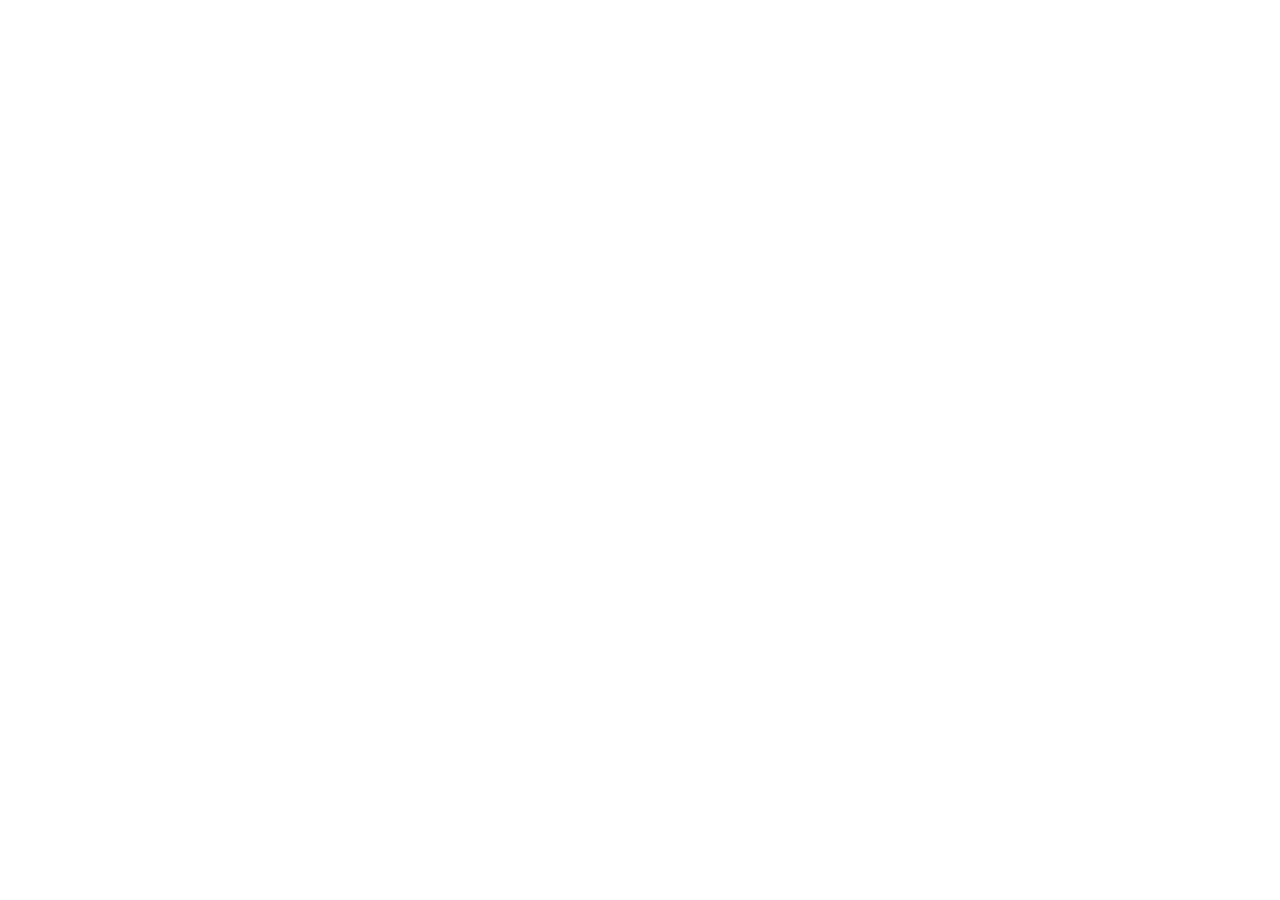
==== 200.html @ b515dbd4 "Update from https://github.com/abdell1999/abrjson/commit/8614fbbdc8816eead1b904720fb4e2eae559dd4a" ====
<!DOCTYPE html><html><head><meta charset="utf-8"><meta name="viewport" content="width=device-width, initial-scale=1"><script async src="https://www.googletagmanager.com/gtag/js?id=G-S13BR3J35Y"></script><script type="text/javascript">
            window.dataLayer = window.dataLayer || [];
            function gtag(){dataLayer.push(arguments);}
            gtag('js', new Date());

            gtag('config', 'G-S13BR3J35Y');
          </script><link rel="stylesheet" href="/abrjson-public/_nuxt/entry.BUyEuAUj.css" crossorigin><link rel="modulepreload" as="script" crossorigin href="/abrjson-public/_nuxt/CYt4Bqj6.js"><script type="module" src="/abrjson-public/_nuxt/CYt4Bqj6.js" crossorigin></script><link rel="icon" type="image/svg+xml" href="/favicon.svg"><link rel="apple-touch-icon" href="/apple-touch-icon.png"></head><body><div id="__nuxt"></div><div id="teleports"></div><script>window.__NUXT__={};window.__NUXT__.config={public:{i18n:{baseUrl:"",defaultLocale:"en",rootRedirect:"",redirectStatusCode:302,skipSettingLocaleOnNavigate:false,locales:[{code:"en",name:"English",language:""},{code:"es",name:"Español",language:""},{code:"zh",name:"中文",language:""}],detectBrowserLanguage:{alwaysRedirect:false,cookieCrossOrigin:false,cookieDomain:"",cookieKey:"i18n_redirected",cookieSecure:false,fallbackLocale:"",redirectOn:"root",useCookie:true},experimental:{localeDetector:"",typedPages:true,typedOptionsAndMessages:false,alternateLinkCanonicalQueries:true,devCache:false,cacheLifetime:"",stripMessagesPayload:false,preload:false,strictSeo:false,nitroContextDetection:true,httpCacheDuration:10,compactRoutes:false},domainLocales:{en:{domain:""},es:{domain:""},zh:{domain:""}}}},app:{baseURL:"/abrjson-public/",buildId:"bcb914f8-5e88-4499-9015-f0b22628afab",buildAssetsDir:"/_nuxt/",cdnURL:""}}</script><script type="application/json" data-nuxt-data="nuxt-app" data-ssr="false" id="__NUXT_DATA__">[{"prerenderedAt":1,"serverRendered":2},1777631347122,false]</script></body></html>
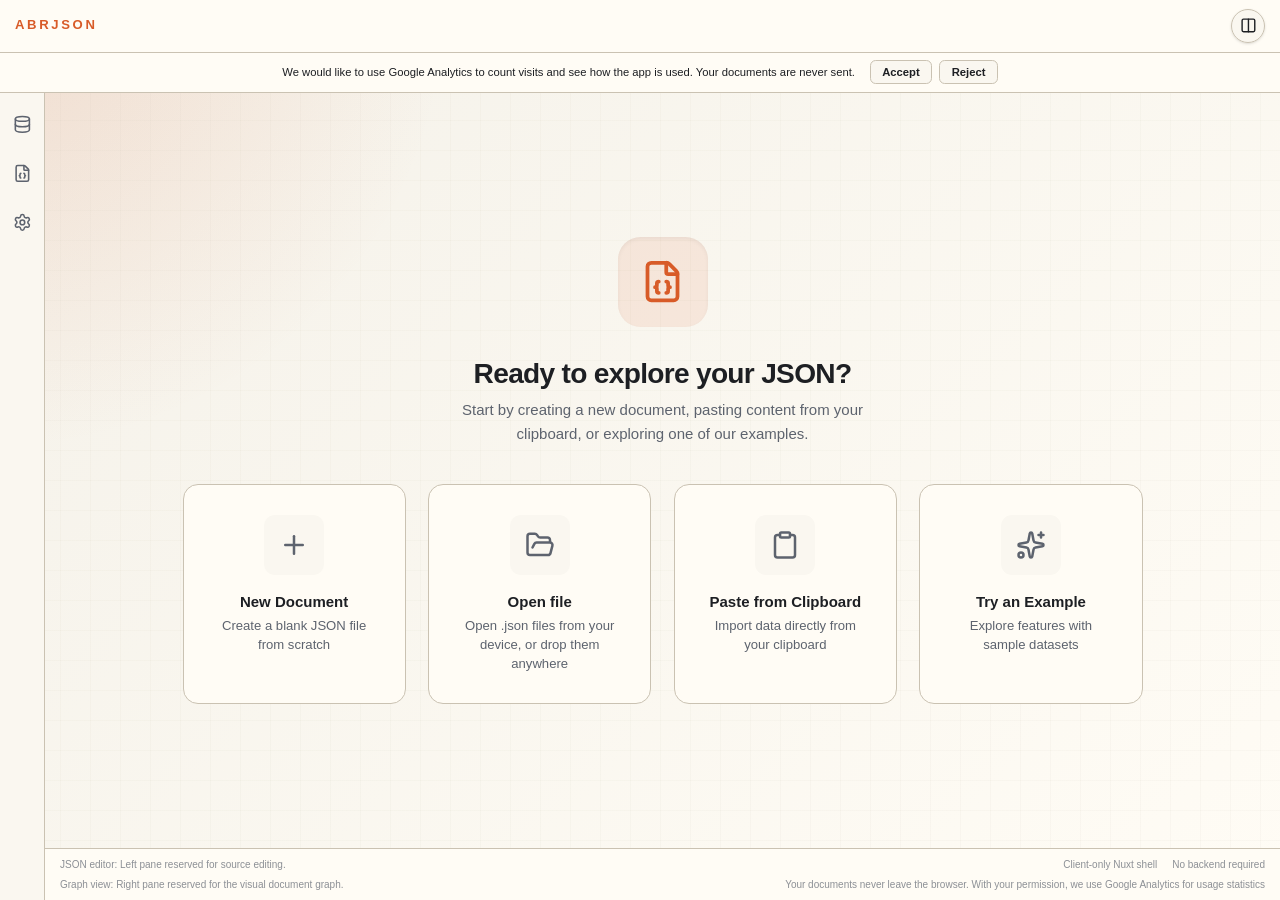
==== commit 7a90e8ad: "Update from https://github.com/abdell1999/abrjson/commit/7af341789eace788a2f06f0ed84a5e013ba805d7" ====
--- a/200.html
+++ b/200.html
@@ -1,7 +1 @@
-<!DOCTYPE html><html><head><meta charset="utf-8"><meta name="viewport" content="width=device-width, initial-scale=1"><script async src="https://www.googletagmanager.com/gtag/js?id=G-S13BR3J35Y"></script><script type="text/javascript">
-            window.dataLayer = window.dataLayer || [];
-            function gtag(){dataLayer.push(arguments);}
-            gtag('js', new Date());
-
-            gtag('config', 'G-S13BR3J35Y');
-          </script><link rel="stylesheet" href="/abrjson-public/_nuxt/entry.BUyEuAUj.css" crossorigin><link rel="modulepreload" as="script" crossorigin href="/abrjson-public/_nuxt/CYt4Bqj6.js"><script type="module" src="/abrjson-public/_nuxt/CYt4Bqj6.js" crossorigin></script><link rel="icon" type="image/svg+xml" href="/favicon.svg"><link rel="apple-touch-icon" href="/apple-touch-icon.png"></head><body><div id="__nuxt"></div><div id="teleports"></div><script>window.__NUXT__={};window.__NUXT__.config={public:{i18n:{baseUrl:"",defaultLocale:"en",rootRedirect:"",redirectStatusCode:302,skipSettingLocaleOnNavigate:false,locales:[{code:"en",name:"English",language:""},{code:"es",name:"Español",language:""},{code:"zh",name:"中文",language:""}],detectBrowserLanguage:{alwaysRedirect:false,cookieCrossOrigin:false,cookieDomain:"",cookieKey:"i18n_redirected",cookieSecure:false,fallbackLocale:"",redirectOn:"root",useCookie:true},experimental:{localeDetector:"",typedPages:true,typedOptionsAndMessages:false,alternateLinkCanonicalQueries:true,devCache:false,cacheLifetime:"",stripMessagesPayload:false,preload:false,strictSeo:false,nitroContextDetection:true,httpCacheDuration:10,compactRoutes:false},domainLocales:{en:{domain:""},es:{domain:""},zh:{domain:""}}}},app:{baseURL:"/abrjson-public/",buildId:"bcb914f8-5e88-4499-9015-f0b22628afab",buildAssetsDir:"/_nuxt/",cdnURL:""}}</script><script type="application/json" data-nuxt-data="nuxt-app" data-ssr="false" id="__NUXT_DATA__">[{"prerenderedAt":1,"serverRendered":2},1777631347122,false]</script></body></html>+<!DOCTYPE html><html><head><meta charset="utf-8"><meta name="viewport" content="width=device-width, initial-scale=1"><title>ABRjson - Local-first JSON workspace</title><link rel="stylesheet" href="/_nuxt/entry.CZPBuN_g.css" crossorigin><link rel="modulepreload" as="script" crossorigin href="/_nuxt/BQSiT5eI.js"><script type="module" src="/_nuxt/BQSiT5eI.js" crossorigin></script><link rel="icon" type="image/svg+xml" href="favicon.svg"><link rel="apple-touch-icon" href="apple-touch-icon.png"><script id="unhead:payload" type="application/json">{"title":"ABRjson - Local-first JSON workspace"}</script></head><body><div id="__nuxt"></div><div id="teleports"></div><script>window.__NUXT__={};window.__NUXT__.config={public:{i18n:{baseUrl:"",defaultLocale:"en",rootRedirect:"",redirectStatusCode:302,skipSettingLocaleOnNavigate:false,locales:[{code:"en",name:"English",language:""},{code:"es",name:"Español",language:""},{code:"zh",name:"中文",language:""}],detectBrowserLanguage:{alwaysRedirect:false,cookieCrossOrigin:false,cookieDomain:"",cookieKey:"i18n_redirected",cookieSecure:false,fallbackLocale:"",redirectOn:"root",useCookie:true},experimental:{localeDetector:"",typedPages:true,typedOptionsAndMessages:false,alternateLinkCanonicalQueries:true,devCache:false,cacheLifetime:"",stripMessagesPayload:false,preload:false,strictSeo:false,nitroContextDetection:true,httpCacheDuration:10,compactRoutes:false},domainLocales:{en:{domain:""},es:{domain:""},zh:{domain:""}}}},app:{baseURL:"/",buildId:"e115a7e1-f57d-4213-b5f0-303e96c4cd90",buildAssetsDir:"/_nuxt/",cdnURL:""}}</script><script type="application/json" data-nuxt-data="nuxt-app" data-ssr="false" id="__NUXT_DATA__">[{"prerenderedAt":1,"serverRendered":2},1794953875057,false]</script></body></html>
--- a/_nuxt/entry.CZPBuN_g.css
+++ b/_nuxt/entry.CZPBuN_g.css
@@ -0,0 +1 @@
+@layer properties{@supports ((-webkit-hyphens:none) and (not (margin-trim:inline))) or ((-moz-orient:inline) and (not (color:rgb(from red r g b)))){*,::backdrop,:after,:before{--tw-translate-x:0;--tw-translate-y:0;--tw-translate-z:0;--tw-scale-x:1;--tw-scale-y:1;--tw-scale-z:1;--tw-rotate-x:initial;--tw-rotate-y:initial;--tw-rotate-z:initial;--tw-skew-x:initial;--tw-skew-y:initial;--tw-space-y-reverse:0;--tw-border-style:solid;--tw-leading:initial;--tw-font-weight:initial;--tw-tracking:initial;--tw-ordinal:initial;--tw-slashed-zero:initial;--tw-numeric-figure:initial;--tw-numeric-spacing:initial;--tw-numeric-fraction:initial;--tw-shadow:0 0 #0000;--tw-shadow-color:initial;--tw-shadow-alpha:100%;--tw-inset-shadow:0 0 #0000;--tw-inset-shadow-color:initial;--tw-inset-shadow-alpha:100%;--tw-ring-color:initial;--tw-ring-shadow:0 0 #0000;--tw-inset-ring-color:initial;--tw-inset-ring-shadow:0 0 #0000;--tw-ring-inset:initial;--tw-ring-offset-width:0px;--tw-ring-offset-color:#fff;--tw-ring-offset-shadow:0 0 #0000;--tw-outline-style:solid;--tw-blur:initial;--tw-brightness:initial;--tw-contrast:initial;--tw-grayscale:initial;--tw-hue-rotate:initial;--tw-invert:initial;--tw-opacity:initial;--tw-saturate:initial;--tw-sepia:initial;--tw-drop-shadow:initial;--tw-drop-shadow-color:initial;--tw-drop-shadow-alpha:100%;--tw-drop-shadow-size:initial;--tw-backdrop-blur:initial;--tw-backdrop-brightness:initial;--tw-backdrop-contrast:initial;--tw-backdrop-grayscale:initial;--tw-backdrop-hue-rotate:initial;--tw-backdrop-invert:initial;--tw-backdrop-opacity:initial;--tw-backdrop-saturate:initial;--tw-backdrop-sepia:initial;--tw-duration:initial;--tw-ease:initial}}}@layer theme{:host,:root{--font-sans:ui-sans-serif,system-ui,sans-serif,"Apple Color Emoji","Segoe UI Emoji","Segoe UI Symbol","Noto Color Emoji";--font-mono:ui-monospace,SFMono-Regular,Menlo,Monaco,Consolas,"Liberation Mono","Courier New",monospace;--color-red-500:oklch(63.7% .237 25.331);--color-amber-300:oklch(87.9% .169 91.605);--color-amber-400:oklch(82.8% .189 84.429);--color-amber-500:oklch(76.9% .188 70.08);--color-emerald-500:oklch(69.6% .17 162.48);--color-sky-500:oklch(68.5% .169 237.323);--color-indigo-400:oklch(67.3% .182 276.935);--color-indigo-500:oklch(58.5% .233 277.117);--color-slate-400:oklch(70.4% .04 256.788);--color-slate-500:oklch(55.4% .046 257.417);--color-gray-400:oklch(70.7% .022 261.325);--color-gray-500:oklch(55.1% .027 264.364);--spacing:.25rem;--container-md:28rem;--container-2xl:42rem;--container-5xl:64rem;--text-xs:.75rem;--text-xs--line-height:1.33333;--text-sm:.875rem;--text-sm--line-height:1.42857;--text-base:1rem;--text-base--line-height:1.5;--text-lg:1.125rem;--text-lg--line-height:1.55556;--text-3xl:1.875rem;--text-3xl--line-height:1.2;--font-weight-medium:500;--font-weight-semibold:600;--font-weight-bold:700;--tracking-tight:-.025em;--tracking-wider:.05em;--tracking-widest:.1em;--radius-sm:.25rem;--radius-md:.375rem;--radius-lg:.5rem;--radius-xl:.75rem;--radius-2xl:1rem;--radius-3xl:1.5rem;--ease-in:cubic-bezier(.4,0,1,1);--ease-out:cubic-bezier(0,0,.2,1);--ease-in-out:cubic-bezier(.4,0,.2,1);--blur-sm:8px;--blur-md:12px;--default-transition-duration:.15s;--default-transition-timing-function:cubic-bezier(.4,0,.2,1);--default-font-family:var(--font-sans);--default-mono-font-family:var(--font-mono)}}@layer base{*,::backdrop,:after,:before{border:0 solid;box-sizing:border-box;margin:0;padding:0}::file-selector-button{border:0 solid;box-sizing:border-box;margin:0;padding:0}:host,html{-webkit-text-size-adjust:100%;font-family:var(--default-font-family,ui-sans-serif,system-ui,sans-serif,"Apple Color Emoji","Segoe UI Emoji","Segoe UI Symbol","Noto Color Emoji");font-feature-settings:var(--default-font-feature-settings,normal);font-variation-settings:var(--default-font-variation-settings,normal);line-height:1.5;-moz-tab-size:4;-o-tab-size:4;tab-size:4;-webkit-tap-highlight-color:transparent}hr{border-top-width:1px;color:inherit;height:0}abbr:where([title]){-webkit-text-decoration:underline dotted;text-decoration:underline dotted}h1,h2,h3,h4,h5,h6{font-size:inherit;font-weight:inherit}a{color:inherit;-webkit-text-decoration:inherit;text-decoration:inherit}b,strong{font-weight:bolder}code,kbd,pre,samp{font-family:var(--default-mono-font-family,ui-monospace,SFMono-Regular,Menlo,Monaco,Consolas,"Liberation Mono","Courier New",monospace);font-feature-settings:var(--default-mono-font-feature-settings,normal);font-size:1em;font-variation-settings:var(--default-mono-font-variation-settings,normal)}small{font-size:80%}sub,sup{font-size:75%;line-height:0;position:relative;vertical-align:baseline}sub{bottom:-.25em}sup{top:-.5em}table{border-collapse:collapse;border-color:inherit;text-indent:0}:-moz-focusring{outline:auto}progress{vertical-align:baseline}summary{display:list-item}menu,ol,ul{list-style:none}audio,canvas,embed,iframe,img,object,svg,video{display:block;vertical-align:middle}img,video{height:auto;max-width:100%}button,input,optgroup,select,textarea{background-color:#0000;border-radius:0;color:inherit;font:inherit;font-feature-settings:inherit;font-variation-settings:inherit;letter-spacing:inherit;opacity:1}::file-selector-button{background-color:#0000;border-radius:0;color:inherit;font:inherit;font-feature-settings:inherit;font-variation-settings:inherit;letter-spacing:inherit;opacity:1}:where(select:is([multiple],[size])) optgroup{font-weight:bolder}:where(select:is([multiple],[size])) optgroup option{padding-inline-start:20px}::file-selector-button{margin-inline-end:4px}::-moz-placeholder{opacity:1}::placeholder{opacity:1}@supports (not (-webkit-appearance:-apple-pay-button)) or (contain-intrinsic-size:1px){::-moz-placeholder{color:currentColor}::placeholder{color:currentColor}@supports (color:color-mix(in lab,red,red)){::-moz-placeholder{color:color-mix(in oklab,currentcolor 50%,transparent)}::placeholder{color:color-mix(in oklab,currentcolor 50%,transparent)}}}textarea{resize:vertical}::-webkit-search-decoration{-webkit-appearance:none}::-webkit-date-and-time-value{min-height:1lh;text-align:inherit}::-webkit-datetime-edit{display:inline-flex}::-webkit-datetime-edit-fields-wrapper{padding:0}::-webkit-datetime-edit,::-webkit-datetime-edit-year-field{padding-block:0}::-webkit-datetime-edit-day-field,::-webkit-datetime-edit-month-field{padding-block:0}::-webkit-datetime-edit-hour-field,::-webkit-datetime-edit-minute-field{padding-block:0}::-webkit-datetime-edit-millisecond-field,::-webkit-datetime-edit-second-field{padding-block:0}::-webkit-datetime-edit-meridiem-field{padding-block:0}::-webkit-calendar-picker-indicator{line-height:1}:-moz-ui-invalid{box-shadow:none}button,input:where([type=button],[type=reset],[type=submit]){-webkit-appearance:button;-moz-appearance:button;appearance:button}::file-selector-button{-webkit-appearance:button;-moz-appearance:button;appearance:button}::-webkit-inner-spin-button,::-webkit-outer-spin-button{height:auto}[hidden]:where(:not([hidden=until-found])){display:none!important}:root{color-scheme:light;--font-sans:"Aptos","IBM Plex Sans","Helvetica Neue",sans-serif;--font-mono:"Cascadia Code","JetBrains Mono","SFMono-Regular",monospace;--color-canvas:244 241 233;--color-surface:255 252 245;--color-panel:250 247 240;--color-panel-strong:234 229 218;--color-text:29 31 35;--color-text-muted:93 99 110;--color-border:202 194 178;--color-accent:216 91 40;--color-accent-contrast:255 247 237;--color-editor:255 255 255;--color-editor-text:29 31 35;--color-graph-root:46 111 111;--color-graph-leaf:216 91 40;--shadow-shell:0 1.5rem 4rem #3f352929;--radius-shell:1.5rem;--radius-panel:1rem;--duration-normal:.18s}:root[data-theme=dark]{color-scheme:dark;--color-canvas:14 17 22;--color-surface:22 27 34;--color-panel:28 34 42;--color-panel-strong:38 47 58;--color-text:238 242 246;--color-text-muted:157 169 181;--color-border:62 74 88;--color-accent:247 147 71;--color-accent-contrast:37 24 16;--color-editor:8 11 16;--color-editor-text:218 232 222;--color-graph-root:88 196 180;--color-graph-leaf:247 147 71;--shadow-shell:0 1.5rem 4rem #00000057}html{background:radial-gradient(circle at top left,rgb(var(--color-accent)/.14),transparent 30rem),linear-gradient(135deg,rgb(var(--color-canvas)),rgb(var(--color-surface)));font-family:var(--font-sans);font-size:15px;line-height:1.6;transition:background-color var(--duration-normal) ease,color var(--duration-normal) ease}body,html{min-height:100%}body{background:linear-gradient(rgb(var(--color-border)/.08) 1px,transparent 1px),linear-gradient(90deg,rgb(var(--color-border)/.08) 1px,transparent 1px);background-size:2rem 2rem;color:rgb(var(--color-text));margin:0}button{font:inherit}}@layer components{.font-code{font-family:var(--font-mono)}}@layer utilities{.\@container\/canvas{container:canvas/inline-size}.\@container{container-type:inline-size}.pointer-events-none{pointer-events:none}.collapse{visibility:collapse}.visible{visibility:visible}.sr-only{border-width:0;clip-path:inset(50%);height:1px;margin:-1px;overflow:hidden;padding:0;white-space:nowrap;width:1px}.absolute,.sr-only{position:absolute}.fixed{position:fixed}.relative{position:relative}.inset-0{inset:calc(var(--spacing)*0)}.-start{inset-inline-start:calc(var(--spacing)*-1)}.start{inset-inline-start:var(--spacing)}.end{inset-inline-end:var(--spacing)}.top-3{top:calc(var(--spacing)*3)}.top-4{top:calc(var(--spacing)*4)}.-right-0\.5{right:calc(var(--spacing)*-.5)}.right-3{right:calc(var(--spacing)*3)}.bottom-3{bottom:calc(var(--spacing)*3)}.bottom-12{bottom:calc(var(--spacing)*12)}.left-1\/2{left:50%}.left-3{left:calc(var(--spacing)*3)}.left-4{left:calc(var(--spacing)*4)}.left-14{left:calc(var(--spacing)*14)}.z-10{z-index:10}.z-20{z-index:20}.z-30{z-index:30}.z-50{z-index:50}.z-\[60\]{z-index:60}.container{width:100%}@media(min-width:40rem){.container{max-width:40rem}}@media(min-width:48rem){.container{max-width:48rem}}@media(min-width:64rem){.container{max-width:64rem}}@media(min-width:80rem){.container{max-width:80rem}}@media(min-width:96rem){.container{max-width:96rem}}.mx-1{margin-inline:calc(var(--spacing)*1)}.mx-auto{margin-inline:auto}.mt-0\.5{margin-top:calc(var(--spacing)*.5)}.mt-1{margin-top:calc(var(--spacing)*1)}.mt-2{margin-top:calc(var(--spacing)*2)}.mt-3{margin-top:calc(var(--spacing)*3)}.mt-4{margin-top:calc(var(--spacing)*4)}.mt-auto{margin-top:auto}.mr-2{margin-right:calc(var(--spacing)*2)}.mb-1{margin-bottom:calc(var(--spacing)*1)}.mb-2{margin-bottom:calc(var(--spacing)*2)}.mb-3{margin-bottom:calc(var(--spacing)*3)}.mb-4{margin-bottom:calc(var(--spacing)*4)}.mb-8{margin-bottom:calc(var(--spacing)*8)}.mb-10{margin-bottom:calc(var(--spacing)*10)}.ml-1{margin-left:calc(var(--spacing)*1)}.ml-2{margin-left:calc(var(--spacing)*2)}.block{display:block}.flex{display:flex}.grid{display:grid}.hidden{display:none}.inline{display:inline}.inline-block{display:inline-block}.inline-flex{display:inline-flex}.table{display:table}.h-1{height:calc(var(--spacing)*1)}.h-2{height:calc(var(--spacing)*2)}.h-3{height:calc(var(--spacing)*3)}.h-3\.5{height:calc(var(--spacing)*3.5)}.h-4{height:calc(var(--spacing)*4)}.h-4\.5{height:calc(var(--spacing)*4.5)}.h-5{height:calc(var(--spacing)*5)}.h-6{height:calc(var(--spacing)*6)}.h-8{height:calc(var(--spacing)*8)}.h-9{height:calc(var(--spacing)*9)}.h-10{height:calc(var(--spacing)*10)}.h-12{height:calc(var(--spacing)*12)}.h-14{height:calc(var(--spacing)*14)}.h-16{height:calc(var(--spacing)*16)}.h-24{height:calc(var(--spacing)*24)}.h-full{height:100%}.h-screen{height:100vh}.max-h-80{max-height:calc(var(--spacing)*80)}.max-h-\[50\%\]{max-height:50%}.max-h-\[min\(32rem\,calc\(100\%-2rem\)\)\]{max-height:min(32rem,100% - 2rem)}.min-h-0{min-height:calc(var(--spacing)*0)}.min-h-\[12rem\]{min-height:12rem}.min-h-\[16rem\]{min-height:16rem}.min-h-\[28rem\]{min-height:28rem}.w-1{width:calc(var(--spacing)*1)}.w-1\/3{width:33.3333%}.w-2{width:calc(var(--spacing)*2)}.w-3{width:calc(var(--spacing)*3)}.w-3\.5{width:calc(var(--spacing)*3.5)}.w-4{width:calc(var(--spacing)*4)}.w-4\.5{width:calc(var(--spacing)*4.5)}.w-5{width:calc(var(--spacing)*5)}.w-6{width:calc(var(--spacing)*6)}.w-8{width:calc(var(--spacing)*8)}.w-9{width:calc(var(--spacing)*9)}.w-12{width:calc(var(--spacing)*12)}.w-24{width:calc(var(--spacing)*24)}.w-72{width:calc(var(--spacing)*72)}.w-\[min\(30rem\,calc\(100\%-2rem\)\)\]{width:min(30rem,100% - 2rem)}.w-full{width:100%}.w-px{width:1px}.w-screen{width:100vw}.max-w-2xl{max-width:var(--container-2xl)}.max-w-5xl{max-width:var(--container-5xl)}.max-w-\[calc\(100\%-1\.5rem\)\]{max-width:calc(100% - 1.5rem)}.max-w-\[min\(90vw\,32rem\)\]{max-width:min(90vw,32rem)}.max-w-md{max-width:var(--container-md)}.min-w-0{min-width:calc(var(--spacing)*0)}.min-w-\[120px\]{min-width:120px}.flex-1{flex:1}.shrink-0{flex-shrink:0}.grow{flex-grow:1}.origin-left{transform-origin:0}.-translate-x-1\/2{--tw-translate-x:-50%}.-translate-x-1\/2,.-translate-x-full{translate:var(--tw-translate-x) var(--tw-translate-y)}.-translate-x-full{--tw-translate-x:-100%}.translate-x-0{--tw-translate-x:calc(var(--spacing)*0);translate:var(--tw-translate-x) var(--tw-translate-y)}.scale-0{--tw-scale-x:0%;--tw-scale-y:0%;--tw-scale-z:0%}.scale-0,.scale-100{scale:var(--tw-scale-x) var(--tw-scale-y)}.scale-100{--tw-scale-x:100%;--tw-scale-y:100%;--tw-scale-z:100%}.-rotate-90{rotate:-90deg}.rotate-0{rotate:0deg}.rotate-90{rotate:90deg}.transform{transform:var(--tw-rotate-x,) var(--tw-rotate-y,) var(--tw-rotate-z,) var(--tw-skew-x,) var(--tw-skew-y,)}.cursor-col-resize{cursor:col-resize}.cursor-default{cursor:default}.cursor-grab{cursor:grab}.cursor-pointer{cursor:pointer}.cursor-row-resize{cursor:row-resize}.touch-none{touch-action:none}.resize-y{resize:vertical}.list-disc{list-style-type:disc}.grid-cols-1{grid-template-columns:repeat(1,minmax(0,1fr))}.grid-cols-\[1fr_auto\]{grid-template-columns:1fr auto}.flex-col{flex-direction:column}.flex-row{flex-direction:row}.flex-wrap{flex-wrap:wrap}.place-items-start{place-items:start}.items-center{align-items:center}.items-start{align-items:flex-start}.justify-between{justify-content:space-between}.justify-center{justify-content:center}.justify-end{justify-content:flex-end}.gap-0{gap:calc(var(--spacing)*0)}.gap-1{gap:calc(var(--spacing)*1)}.gap-1\.5{gap:calc(var(--spacing)*1.5)}.gap-2{gap:calc(var(--spacing)*2)}.gap-3{gap:calc(var(--spacing)*3)}.gap-4{gap:calc(var(--spacing)*4)}.gap-6{gap:calc(var(--spacing)*6)}:where(.space-y-1>:not(:last-child)){--tw-space-y-reverse:0;margin-block-end:calc(var(--spacing)*1*(1 - var(--tw-space-y-reverse)));margin-block-start:calc(var(--spacing)*1*var(--tw-space-y-reverse))}.gap-x-3{-moz-column-gap:calc(var(--spacing)*3);column-gap:calc(var(--spacing)*3)}.gap-x-4{-moz-column-gap:calc(var(--spacing)*4);column-gap:calc(var(--spacing)*4)}.gap-y-1{row-gap:calc(var(--spacing)*1)}.gap-y-2{row-gap:calc(var(--spacing)*2)}.self-start{align-self:flex-start}.truncate{text-overflow:ellipsis;white-space:nowrap}.overflow-hidden,.truncate{overflow:hidden}.overflow-visible{overflow:visible}.overflow-x-auto{overflow-x:auto}.overflow-y-auto{overflow-y:auto}.rounded{border-radius:.25rem}.rounded-2xl{border-radius:var(--radius-2xl)}.rounded-3xl{border-radius:var(--radius-3xl)}.rounded-\[1\.25rem\]{border-radius:1.25rem}.rounded-\[var\(--radius-panel\)\]{border-radius:var(--radius-panel)}.rounded-\[var\(--radius-shell\)\]{border-radius:var(--radius-shell)}.rounded-full{border-radius:3.40282e+38px}.rounded-lg{border-radius:var(--radius-lg)}.rounded-md{border-radius:var(--radius-md)}.rounded-sm{border-radius:var(--radius-sm)}.rounded-xl{border-radius:var(--radius-xl)}.border{border-style:var(--tw-border-style);border-width:1px}.border-2{border-style:var(--tw-border-style);border-width:2px}.border-t{border-top-style:var(--tw-border-style);border-top-width:1px}.border-r{border-right-style:var(--tw-border-style);border-right-width:1px}.border-b{border-bottom-style:var(--tw-border-style);border-bottom-width:1px}.border-l{border-left-style:var(--tw-border-style);border-left-width:1px}.border-dashed{--tw-border-style:dashed;border-style:dashed}.border-\[rgb\(var\(--color-accent\)\)\]{border-color:rgb(var(--color-accent))}.border-\[rgb\(var\(--color-accent\)\/0\.5\)\]{border-color:rgb(var(--color-accent)/.5)}.border-\[rgb\(var\(--color-border\)\)\]{border-color:rgb(var(--color-border))}.border-\[rgb\(var\(--color-graph-root\)\)\]{border-color:rgb(var(--color-graph-root))}.border-\[rgb\(var\(--color-text\)\/0\.1\)\]{border-color:rgb(var(--color-text)/.1)}.border-amber-500\/30{border-color:#f99c004d}@supports (color:color-mix(in lab,red,red)){.border-amber-500\/30{border-color:color-mix(in oklab,var(--color-amber-500) 30%,transparent)}}.border-emerald-500\/30{border-color:#00bb7f4d}@supports (color:color-mix(in lab,red,red)){.border-emerald-500\/30{border-color:color-mix(in oklab,var(--color-emerald-500) 30%,transparent)}}.border-gray-500\/30{border-color:#6a72824d}@supports (color:color-mix(in lab,red,red)){.border-gray-500\/30{border-color:color-mix(in oklab,var(--color-gray-500) 30%,transparent)}}.border-indigo-500\/30{border-color:#625fff4d}@supports (color:color-mix(in lab,red,red)){.border-indigo-500\/30{border-color:color-mix(in oklab,var(--color-indigo-500) 30%,transparent)}}.border-red-500\/50{border-color:#fb2c3680}@supports (color:color-mix(in lab,red,red)){.border-red-500\/50{border-color:color-mix(in oklab,var(--color-red-500) 50%,transparent)}}.border-sky-500\/30{border-color:#00a5ef4d}@supports (color:color-mix(in lab,red,red)){.border-sky-500\/30{border-color:color-mix(in oklab,var(--color-sky-500) 30%,transparent)}}.border-slate-500\/30{border-color:#62748e4d}@supports (color:color-mix(in lab,red,red)){.border-slate-500\/30{border-color:color-mix(in oklab,var(--color-slate-500) 30%,transparent)}}.border-transparent{border-color:#0000}.bg-\[rgb\(var\(--color-accent\)\)\]{background-color:rgb(var(--color-accent))}.bg-\[rgb\(var\(--color-accent\)\/0\.1\)\]{background-color:rgb(var(--color-accent)/.1)}.bg-\[rgb\(var\(--color-accent\)\/0\.08\)\]{background-color:rgb(var(--color-accent)/.08)}.bg-\[rgb\(var\(--color-accent\)\/0\.12\)\]{background-color:rgb(var(--color-accent)/.12)}.bg-\[rgb\(var\(--color-accent\)\/0\.14\)\]{background-color:rgb(var(--color-accent)/.14)}.bg-\[rgb\(var\(--color-accent\)\/0\.15\)\]{background-color:rgb(var(--color-accent)/.15)}.bg-\[rgb\(var\(--color-accent\)\/0\.22\)\]{background-color:rgb(var(--color-accent)/.22)}.bg-\[rgb\(var\(--color-border\)\)\]{background-color:rgb(var(--color-border))}.bg-\[rgb\(var\(--color-border\)\/0\.5\)\]{background-color:rgb(var(--color-border)/.5)}.bg-\[rgb\(var\(--color-canvas\)\/0\.68\)\]{background-color:rgb(var(--color-canvas)/.68)}.bg-\[rgb\(var\(--color-editor\)\)\]{background-color:rgb(var(--color-editor))}.bg-\[rgb\(var\(--color-panel\)\)\]{background-color:rgb(var(--color-panel))}.bg-\[rgb\(var\(--color-panel\)\/0\.8\)\]{background-color:rgb(var(--color-panel)/.8)}.bg-\[rgb\(var\(--color-panel\)\/0\.9\)\]{background-color:rgb(var(--color-panel)/.9)}.bg-\[rgb\(var\(--color-panel\)\/0\.88\)\]{background-color:rgb(var(--color-panel)/.88)}.bg-\[rgb\(var\(--color-panel\)\/0\.92\)\]{background-color:rgb(var(--color-panel)/.92)}.bg-\[rgb\(var\(--color-surface\)\)\]{background-color:rgb(var(--color-surface))}.bg-\[rgb\(var\(--color-surface\)\/0\.7\)\]{background-color:rgb(var(--color-surface)/.7)}.bg-\[rgb\(var\(--color-surface\)\/0\.8\)\]{background-color:rgb(var(--color-surface)/.8)}.bg-\[rgb\(var\(--color-surface\)\/0\.72\)\]{background-color:rgb(var(--color-surface)/.72)}.bg-\[rgb\(var\(--color-surface\)\/0\.82\)\]{background-color:rgb(var(--color-surface)/.82)}.bg-\[rgb\(var\(--color-surface\)\/0\.92\)\]{background-color:rgb(var(--color-surface)/.92)}.bg-\[rgb\(var\(--color-text\)\)\]{background-color:rgb(var(--color-text))}.bg-\[rgb\(var\(--color-text\)\/0\.08\)\]{background-color:rgb(var(--color-text)/.08)}.bg-amber-300\/60{background-color:#ffd23699}@supports (color:color-mix(in lab,red,red)){.bg-amber-300\/60{background-color:color-mix(in oklab,var(--color-amber-300) 60%,transparent)}}.bg-amber-500\/15{background-color:#f99c0026}@supports (color:color-mix(in lab,red,red)){.bg-amber-500\/15{background-color:color-mix(in oklab,var(--color-amber-500) 15%,transparent)}}.bg-emerald-500\/15{background-color:#00bb7f26}@supports (color:color-mix(in lab,red,red)){.bg-emerald-500\/15{background-color:color-mix(in oklab,var(--color-emerald-500) 15%,transparent)}}.bg-gray-500\/15{background-color:#6a728226}@supports (color:color-mix(in lab,red,red)){.bg-gray-500\/15{background-color:color-mix(in oklab,var(--color-gray-500) 15%,transparent)}}.bg-indigo-500\/15{background-color:#625fff26}@supports (color:color-mix(in lab,red,red)){.bg-indigo-500\/15{background-color:color-mix(in oklab,var(--color-indigo-500) 15%,transparent)}}.bg-red-500\/10{background-color:#fb2c361a}@supports (color:color-mix(in lab,red,red)){.bg-red-500\/10{background-color:color-mix(in oklab,var(--color-red-500) 10%,transparent)}}.bg-sky-500\/15{background-color:#00a5ef26}@supports (color:color-mix(in lab,red,red)){.bg-sky-500\/15{background-color:color-mix(in oklab,var(--color-sky-500) 15%,transparent)}}.bg-slate-500\/15{background-color:#62748e26}@supports (color:color-mix(in lab,red,red)){.bg-slate-500\/15{background-color:color-mix(in oklab,var(--color-slate-500) 15%,transparent)}}.bg-\[radial-gradient\(circle_at_center\,rgb\(var\(--color-accent\)\/0\.12\)\,transparent_24rem\)\]{background-image:radial-gradient(circle at center,rgb(var(--color-accent)/.12),transparent 24rem)}.fill-\[rgb\(var\(--color-text-muted\)\)\]{fill:rgb(var(--color-text-muted))}.p-0\.5{padding:calc(var(--spacing)*.5)}.p-1{padding:calc(var(--spacing)*1)}.p-2{padding:calc(var(--spacing)*2)}.p-3{padding:calc(var(--spacing)*3)}.p-4{padding:calc(var(--spacing)*4)}.p-6{padding:calc(var(--spacing)*6)}.p-8{padding:calc(var(--spacing)*8)}.px-0\.5{padding-inline:calc(var(--spacing)*.5)}.px-1{padding-inline:calc(var(--spacing)*1)}.px-1\.5{padding-inline:calc(var(--spacing)*1.5)}.px-2{padding-inline:calc(var(--spacing)*2)}.px-3{padding-inline:calc(var(--spacing)*3)}.px-4{padding-inline:calc(var(--spacing)*4)}.px-5{padding-inline:calc(var(--spacing)*5)}.py-0\.5{padding-block:calc(var(--spacing)*.5)}.py-1{padding-block:calc(var(--spacing)*1)}.py-1\.5{padding-block:calc(var(--spacing)*1.5)}.py-2{padding-block:calc(var(--spacing)*2)}.py-3{padding-block:calc(var(--spacing)*3)}.py-4{padding-block:calc(var(--spacing)*4)}.py-6{padding-block:calc(var(--spacing)*6)}.py-20{padding-block:calc(var(--spacing)*20)}.pt-2{padding-top:calc(var(--spacing)*2)}.pt-3{padding-top:calc(var(--spacing)*3)}.pt-4{padding-top:calc(var(--spacing)*4)}.pb-3{padding-bottom:calc(var(--spacing)*3)}.pl-4{padding-left:calc(var(--spacing)*4)}.text-center{text-align:center}.text-left{text-align:left}.font-sans{font-family:var(--font-sans)}.text-3xl{font-size:var(--text-3xl);line-height:var(--tw-leading,var(--text-3xl--line-height))}.text-base{font-size:var(--text-base);line-height:var(--tw-leading,var(--text-base--line-height))}.text-lg{font-size:var(--text-lg);line-height:var(--tw-leading,var(--text-lg--line-height))}.text-sm{font-size:var(--text-sm);line-height:var(--tw-leading,var(--text-sm--line-height))}.text-xs{font-size:var(--text-xs);line-height:var(--tw-leading,var(--text-xs--line-height))}.text-\[9px\]{font-size:9px}.text-\[10px\]{font-size:10px}.leading-5{--tw-leading:calc(var(--spacing)*5);line-height:calc(var(--spacing)*5)}.font-bold{--tw-font-weight:var(--font-weight-bold);font-weight:var(--font-weight-bold)}.font-medium{--tw-font-weight:var(--font-weight-medium);font-weight:var(--font-weight-medium)}.font-semibold{--tw-font-weight:var(--font-weight-semibold);font-weight:var(--font-weight-semibold)}.tracking-\[0\.2em\]{--tw-tracking:.2em;letter-spacing:.2em}.tracking-\[0\.14em\]{--tw-tracking:.14em;letter-spacing:.14em}.tracking-\[0\.22em\]{--tw-tracking:.22em;letter-spacing:.22em}.tracking-tight{--tw-tracking:var(--tracking-tight);letter-spacing:var(--tracking-tight)}.tracking-wider{--tw-tracking:var(--tracking-wider);letter-spacing:var(--tracking-wider)}.tracking-widest{--tw-tracking:var(--tracking-widest);letter-spacing:var(--tracking-widest)}.break-words{overflow-wrap:break-word}.break-all{word-break:break-all}.whitespace-nowrap{white-space:nowrap}.text-\[rgb\(var\(--color-accent\)\)\]{color:rgb(var(--color-accent))}.text-\[rgb\(var\(--color-accent-contrast\)\)\]{color:rgb(var(--color-accent-contrast))}.text-\[rgb\(var\(--color-editor-text\)\)\]{color:rgb(var(--color-editor-text))}.text-\[rgb\(var\(--color-surface\)\)\]{color:rgb(var(--color-surface))}.text-\[rgb\(var\(--color-text\)\)\]{color:rgb(var(--color-text))}.text-\[rgb\(var\(--color-text\)\/0\.6\)\]{color:rgb(var(--color-text)/.6)}.text-\[rgb\(var\(--color-text\)\/0\.7\)\]{color:rgb(var(--color-text)/.7)}.text-\[rgb\(var\(--color-text-muted\)\)\]{color:rgb(var(--color-text-muted))}.text-amber-500{color:var(--color-amber-500)}.text-emerald-500{color:var(--color-emerald-500)}.text-gray-400{color:var(--color-gray-400)}.text-indigo-400{color:var(--color-indigo-400)}.text-red-500{color:var(--color-red-500)}.text-sky-500{color:var(--color-sky-500)}.text-slate-400{color:var(--color-slate-400)}.uppercase{text-transform:uppercase}.ordinal{--tw-ordinal:ordinal;font-variant-numeric:var(--tw-ordinal,) var(--tw-slashed-zero,) var(--tw-numeric-figure,) var(--tw-numeric-spacing,) var(--tw-numeric-fraction,)}.placeholder-\[rgb\(var\(--color-text-muted\)\)\]::-moz-placeholder{color:rgb(var(--color-text-muted))}.placeholder-\[rgb\(var\(--color-text-muted\)\)\]::placeholder{color:rgb(var(--color-text-muted))}.opacity-0{opacity:0}.opacity-60{opacity:.6}.opacity-70{opacity:.7}.opacity-100{opacity:1}.shadow-2xl{--tw-shadow:0 25px 50px -12px var(--tw-shadow-color,#00000040)}.shadow-2xl,.shadow-\[inset_3px_0_0_rgb\(251_191_36\)\]{box-shadow:var(--tw-inset-shadow),var(--tw-inset-ring-shadow),var(--tw-ring-offset-shadow),var(--tw-ring-shadow),var(--tw-shadow)}.shadow-\[inset_3px_0_0_rgb\(251_191_36\)\]{--tw-shadow:inset 3px 0 0 var(--tw-shadow-color,#fbbf24)}.shadow-\[var\(--shadow-shell\)\]{--tw-shadow:var(--shadow-shell)}.shadow-\[var\(--shadow-shell\)\],.shadow-inner{box-shadow:var(--tw-inset-shadow),var(--tw-inset-ring-shadow),var(--tw-ring-offset-shadow),var(--tw-ring-shadow),var(--tw-shadow)}.shadow-inner{--tw-shadow:inset 0 2px 4px 0 var(--tw-shadow-color,#0000000d)}.shadow-lg{--tw-shadow:0 10px 15px -3px var(--tw-shadow-color,#0000001a),0 4px 6px -4px var(--tw-shadow-color,#0000001a)}.shadow-lg,.shadow-md{box-shadow:var(--tw-inset-shadow),var(--tw-inset-ring-shadow),var(--tw-ring-offset-shadow),var(--tw-ring-shadow),var(--tw-shadow)}.shadow-md{--tw-shadow:0 4px 6px -1px var(--tw-shadow-color,#0000001a),0 2px 4px -2px var(--tw-shadow-color,#0000001a)}.shadow-sm{--tw-shadow:0 1px 3px 0 var(--tw-shadow-color,#0000001a),0 1px 2px -1px var(--tw-shadow-color,#0000001a)}.ring-2,.shadow-sm{box-shadow:var(--tw-inset-shadow),var(--tw-inset-ring-shadow),var(--tw-ring-offset-shadow),var(--tw-ring-shadow),var(--tw-shadow)}.ring-2{--tw-ring-shadow:var(--tw-ring-inset,) 0 0 0 calc(2px + var(--tw-ring-offset-width)) var(--tw-ring-color,currentcolor)}.ring-\[rgb\(var\(--color-accent\)\/0\.3\)\]{--tw-ring-color:rgb(var(--color-accent)/.3)}.ring-amber-400\/60{--tw-ring-color:#fcbb0099}@supports (color:color-mix(in lab,red,red)){.ring-amber-400\/60{--tw-ring-color:color-mix(in oklab,var(--color-amber-400) 60%,transparent)}}.outline{outline-style:var(--tw-outline-style);outline-width:1px}.filter{filter:var(--tw-blur,) var(--tw-brightness,) var(--tw-contrast,) var(--tw-grayscale,) var(--tw-hue-rotate,) var(--tw-invert,) var(--tw-saturate,) var(--tw-sepia,) var(--tw-drop-shadow,)}.backdrop-blur{--tw-backdrop-blur:blur(8px)}.backdrop-blur,.backdrop-blur-md{-webkit-backdrop-filter:var(--tw-backdrop-blur,) var(--tw-backdrop-brightness,) var(--tw-backdrop-contrast,) var(--tw-backdrop-grayscale,) var(--tw-backdrop-hue-rotate,) var(--tw-backdrop-invert,) var(--tw-backdrop-opacity,) var(--tw-backdrop-saturate,) var(--tw-backdrop-sepia,);backdrop-filter:var(--tw-backdrop-blur,) var(--tw-backdrop-brightness,) var(--tw-backdrop-contrast,) var(--tw-backdrop-grayscale,) var(--tw-backdrop-hue-rotate,) var(--tw-backdrop-invert,) var(--tw-backdrop-opacity,) var(--tw-backdrop-saturate,) var(--tw-backdrop-sepia,)}.backdrop-blur-md{--tw-backdrop-blur:blur(var(--blur-md))}.backdrop-blur-sm{--tw-backdrop-blur:blur(var(--blur-sm));-webkit-backdrop-filter:var(--tw-backdrop-blur,) var(--tw-backdrop-brightness,) var(--tw-backdrop-contrast,) var(--tw-backdrop-grayscale,) var(--tw-backdrop-hue-rotate,) var(--tw-backdrop-invert,) var(--tw-backdrop-opacity,) var(--tw-backdrop-saturate,) var(--tw-backdrop-sepia,);backdrop-filter:var(--tw-backdrop-blur,) var(--tw-backdrop-brightness,) var(--tw-backdrop-contrast,) var(--tw-backdrop-grayscale,) var(--tw-backdrop-hue-rotate,) var(--tw-backdrop-invert,) var(--tw-backdrop-opacity,) var(--tw-backdrop-saturate,) var(--tw-backdrop-sepia,)}.transition{transition-duration:var(--tw-duration,var(--default-transition-duration));transition-property:color,background-color,border-color,outline-color,text-decoration-color,fill,stroke,--tw-gradient-from,--tw-gradient-via,--tw-gradient-to,opacity,box-shadow,transform,translate,scale,rotate,filter,backdrop-filter,display,content-visibility,overlay,pointer-events;transition-timing-function:var(--tw-ease,var(--default-transition-timing-function))}.transition-\[flex-basis\,opacity\]{transition-duration:var(--tw-duration,var(--default-transition-duration));transition-property:flex-basis,opacity;transition-timing-function:var(--tw-ease,var(--default-transition-timing-function))}.transition-all{transition-duration:var(--tw-duration,var(--default-transition-duration));transition-property:all;transition-timing-function:var(--tw-ease,var(--default-transition-timing-function))}.transition-colors{transition-duration:var(--tw-duration,var(--default-transition-duration));transition-property:color,background-color,border-color,outline-color,text-decoration-color,fill,stroke,--tw-gradient-from,--tw-gradient-via,--tw-gradient-to;transition-timing-function:var(--tw-ease,var(--default-transition-timing-function))}.transition-opacity{transition-duration:var(--tw-duration,var(--default-transition-duration));transition-property:opacity;transition-timing-function:var(--tw-ease,var(--default-transition-timing-function))}.transition-transform{transition-duration:var(--tw-duration,var(--default-transition-duration));transition-property:transform,translate,scale,rotate;transition-timing-function:var(--tw-ease,var(--default-transition-timing-function))}.duration-150{--tw-duration:.15s;transition-duration:.15s}.duration-200{--tw-duration:.2s;transition-duration:.2s}.duration-300{--tw-duration:.3s;transition-duration:.3s}.duration-500{--tw-duration:.5s;transition-duration:.5s}.ease-in{--tw-ease:var(--ease-in);transition-timing-function:var(--ease-in)}.ease-in-out{--tw-ease:var(--ease-in-out);transition-timing-function:var(--ease-in-out)}.ease-out{--tw-ease:var(--ease-out);transition-timing-function:var(--ease-out)}.\[contain\:strict\]{contain:strict}.outline-none{--tw-outline-style:none;outline-style:none}.select-none{-webkit-user-select:none;-moz-user-select:none;user-select:none}@media(hover:hover){.group-hover\:scale-100:is(:where(.group):hover *){--tw-scale-x:100%;--tw-scale-y:100%;--tw-scale-z:100%;scale:var(--tw-scale-x) var(--tw-scale-y)}.group-hover\:bg-\[rgb\(var\(--color-accent\)\/0\.1\)\]:is(:where(.group):hover *){background-color:rgb(var(--color-accent)/.1)}.group-hover\:text-\[rgb\(var\(--color-accent\)\)\]:is(:where(.group):hover *){color:rgb(var(--color-accent))}}.placeholder\:text-\[rgb\(var\(--color-text-muted\)\)\]::-moz-placeholder{color:rgb(var(--color-text-muted))}.placeholder\:text-\[rgb\(var\(--color-text-muted\)\)\]::placeholder{color:rgb(var(--color-text-muted))}@media(hover:hover){.hover\:-translate-y-0\.5:hover{--tw-translate-y:calc(var(--spacing)*-.5);translate:var(--tw-translate-x) var(--tw-translate-y)}.hover\:scale-110:hover{--tw-scale-x:110%;--tw-scale-y:110%;--tw-scale-z:110%;scale:var(--tw-scale-x) var(--tw-scale-y)}.hover\:border-\[rgb\(var\(--color-accent\)\)\]:hover{border-color:rgb(var(--color-accent))}.hover\:border-\[rgb\(var\(--color-accent\)\/0\.56\)\]:hover{border-color:rgb(var(--color-accent)/.56)}.hover\:bg-\[rgb\(var\(--color-accent\)\/0\.1\)\]:hover{background-color:rgb(var(--color-accent)/.1)}.hover\:bg-\[rgb\(var\(--color-accent\)\/0\.3\)\]:hover{background-color:rgb(var(--color-accent)/.3)}.hover\:bg-\[rgb\(var\(--color-accent\)\/0\.04\)\]:hover{background-color:rgb(var(--color-accent)/.04)}.hover\:bg-\[rgb\(var\(--color-accent\)\/0\.08\)\]:hover{background-color:rgb(var(--color-accent)/.08)}.hover\:bg-\[rgb\(var\(--color-accent\)\/0\.12\)\]:hover{background-color:rgb(var(--color-accent)/.12)}.hover\:bg-\[rgb\(var\(--color-accent\)\/0\.16\)\]:hover{background-color:rgb(var(--color-accent)/.16)}.hover\:bg-\[rgb\(var\(--color-accent\)\/0\.22\)\]:hover{background-color:rgb(var(--color-accent)/.22)}.hover\:bg-\[rgb\(var\(--color-accent\)\/0\.24\)\]:hover{background-color:rgb(var(--color-accent)/.24)}.hover\:bg-\[rgb\(var\(--color-panel\)\)\]:hover{background-color:rgb(var(--color-panel))}.hover\:bg-\[rgb\(var\(--color-surface\)\)\]:hover{background-color:rgb(var(--color-surface))}.hover\:text-\[rgb\(var\(--color-accent\)\)\]:hover{color:rgb(var(--color-accent))}.hover\:text-\[rgb\(var\(--color-text\)\)\]:hover{color:rgb(var(--color-text))}.hover\:opacity-90:hover{opacity:.9}.hover\:opacity-100:hover{opacity:1}.hover\:shadow-lg:hover{--tw-shadow:0 10px 15px -3px var(--tw-shadow-color,#0000001a),0 4px 6px -4px var(--tw-shadow-color,#0000001a);box-shadow:var(--tw-inset-shadow),var(--tw-inset-ring-shadow),var(--tw-ring-offset-shadow),var(--tw-ring-shadow),var(--tw-shadow)}}.focus\:border-\[rgb\(var\(--color-accent\)\)\]:focus{border-color:rgb(var(--color-accent))}.focus\:ring-2:focus{--tw-ring-shadow:var(--tw-ring-inset,) 0 0 0 calc(2px + var(--tw-ring-offset-width)) var(--tw-ring-color,currentcolor);box-shadow:var(--tw-inset-shadow),var(--tw-inset-ring-shadow),var(--tw-ring-offset-shadow),var(--tw-ring-shadow),var(--tw-shadow)}.focus\:ring-\[rgb\(var\(--color-accent\)\/0\.22\)\]:focus{--tw-ring-color:rgb(var(--color-accent)/.22)}.focus\:ring-\[rgb\(var\(--color-accent\)\/0\.42\)\]:focus{--tw-ring-color:rgb(var(--color-accent)/.42)}.focus\:outline-none:focus{--tw-outline-style:none;outline-style:none}.active\:cursor-grabbing:active{cursor:grabbing}.disabled\:cursor-not-allowed:disabled{cursor:not-allowed}.disabled\:opacity-50:disabled{opacity:.5}.disabled\:opacity-55:disabled{opacity:.55}@media(hover:hover){.disabled\:hover\:translate-y-0:disabled:hover{--tw-translate-y:calc(var(--spacing)*0);translate:var(--tw-translate-x) var(--tw-translate-y)}.disabled\:hover\:bg-\[rgb\(var\(--color-accent\)\/0\.12\)\]:disabled:hover{background-color:rgb(var(--color-accent)/.12)}}@media(min-width:40rem){.sm\:block{display:block}.sm\:inline-block{display:inline-block}.sm\:w-80{width:calc(var(--spacing)*80)}.sm\:grid-cols-2{grid-template-columns:repeat(2,minmax(0,1fr))}.sm\:p-4{padding:calc(var(--spacing)*4)}.sm\:text-lg{font-size:var(--text-lg);line-height:var(--tw-leading,var(--text-lg--line-height))}}@media(min-width:64rem){.lg\:grid-cols-4{grid-template-columns:repeat(4,minmax(0,1fr))}}@container (min-width:640px){.\@min-\[640px\]\:max-h-none{max-height:none}.\@min-\[640px\]\:w-\[18rem\]{width:18rem}.\@min-\[640px\]\:flex-row{flex-direction:row}}@container canvas (min-width:20rem){.\@min-\[20rem\]\/canvas\:block{display:block}}@container canvas (min-width:32rem){.\@min-\[32rem\]\/canvas\:h-24{height:calc(var(--spacing)*24)}.\@min-\[32rem\]\/canvas\:w-36{width:calc(var(--spacing)*36)}}}@property --tw-translate-x{syntax:"*";inherits:false;initial-value:0}@property --tw-translate-y{syntax:"*";inherits:false;initial-value:0}@property --tw-translate-z{syntax:"*";inherits:false;initial-value:0}@property --tw-scale-x{syntax:"*";inherits:false;initial-value:1}@property --tw-scale-y{syntax:"*";inherits:false;initial-value:1}@property --tw-scale-z{syntax:"*";inherits:false;initial-value:1}@property --tw-rotate-x{syntax:"*";inherits:false}@property --tw-rotate-y{syntax:"*";inherits:false}@property --tw-rotate-z{syntax:"*";inherits:false}@property --tw-skew-x{syntax:"*";inherits:false}@property --tw-skew-y{syntax:"*";inherits:false}@property --tw-space-y-reverse{syntax:"*";inherits:false;initial-value:0}@property --tw-border-style{syntax:"*";inherits:false;initial-value:solid}@property --tw-leading{syntax:"*";inherits:false}@property --tw-font-weight{syntax:"*";inherits:false}@property --tw-tracking{syntax:"*";inherits:false}@property --tw-ordinal{syntax:"*";inherits:false}@property --tw-slashed-zero{syntax:"*";inherits:false}@property --tw-numeric-figure{syntax:"*";inherits:false}@property --tw-numeric-spacing{syntax:"*";inherits:false}@property --tw-numeric-fraction{syntax:"*";inherits:false}@property --tw-shadow{syntax:"*";inherits:false;initial-value:0 0 #0000}@property --tw-shadow-color{syntax:"*";inherits:false}@property --tw-shadow-alpha{syntax:"<percentage>";inherits:false;initial-value:100%}@property --tw-inset-shadow{syntax:"*";inherits:false;initial-value:0 0 #0000}@property --tw-inset-shadow-color{syntax:"*";inherits:false}@property --tw-inset-shadow-alpha{syntax:"<percentage>";inherits:false;initial-value:100%}@property --tw-ring-color{syntax:"*";inherits:false}@property --tw-ring-shadow{syntax:"*";inherits:false;initial-value:0 0 #0000}@property --tw-inset-ring-color{syntax:"*";inherits:false}@property --tw-inset-ring-shadow{syntax:"*";inherits:false;initial-value:0 0 #0000}@property --tw-ring-inset{syntax:"*";inherits:false}@property --tw-ring-offset-width{syntax:"<length>";inherits:false;initial-value:0}@property --tw-ring-offset-color{syntax:"*";inherits:false;initial-value:#fff}@property --tw-ring-offset-shadow{syntax:"*";inherits:false;initial-value:0 0 #0000}@property --tw-outline-style{syntax:"*";inherits:false;initial-value:solid}@property --tw-blur{syntax:"*";inherits:false}@property --tw-brightness{syntax:"*";inherits:false}@property --tw-contrast{syntax:"*";inherits:false}@property --tw-grayscale{syntax:"*";inherits:false}@property --tw-hue-rotate{syntax:"*";inherits:false}@property --tw-invert{syntax:"*";inherits:false}@property --tw-opacity{syntax:"*";inherits:false}@property --tw-saturate{syntax:"*";inherits:false}@property --tw-sepia{syntax:"*";inherits:false}@property --tw-drop-shadow{syntax:"*";inherits:false}@property --tw-drop-shadow-color{syntax:"*";inherits:false}@property --tw-drop-shadow-alpha{syntax:"<percentage>";inherits:false;initial-value:100%}@property --tw-drop-shadow-size{syntax:"*";inherits:false}@property --tw-backdrop-blur{syntax:"*";inherits:false}@property --tw-backdrop-brightness{syntax:"*";inherits:false}@property --tw-backdrop-contrast{syntax:"*";inherits:false}@property --tw-backdrop-grayscale{syntax:"*";inherits:false}@property --tw-backdrop-hue-rotate{syntax:"*";inherits:false}@property --tw-backdrop-invert{syntax:"*";inherits:false}@property --tw-backdrop-opacity{syntax:"*";inherits:false}@property --tw-backdrop-saturate{syntax:"*";inherits:false}@property --tw-backdrop-sepia{syntax:"*";inherits:false}@property --tw-duration{syntax:"*";inherits:false}@property --tw-ease{syntax:"*";inherits:false}.custom-scrollbar[data-v-174b00e8]::-webkit-scrollbar{width:4px}.custom-scrollbar[data-v-174b00e8]::-webkit-scrollbar-track{background:transparent}.custom-scrollbar[data-v-174b00e8]::-webkit-scrollbar-thumb{background:rgb(var(--color-border));border-radius:2px}.custom-scrollbar[data-v-174b00e8]::-webkit-scrollbar-thumb:hover{background:rgb(var(--color-accent)/.5)}
